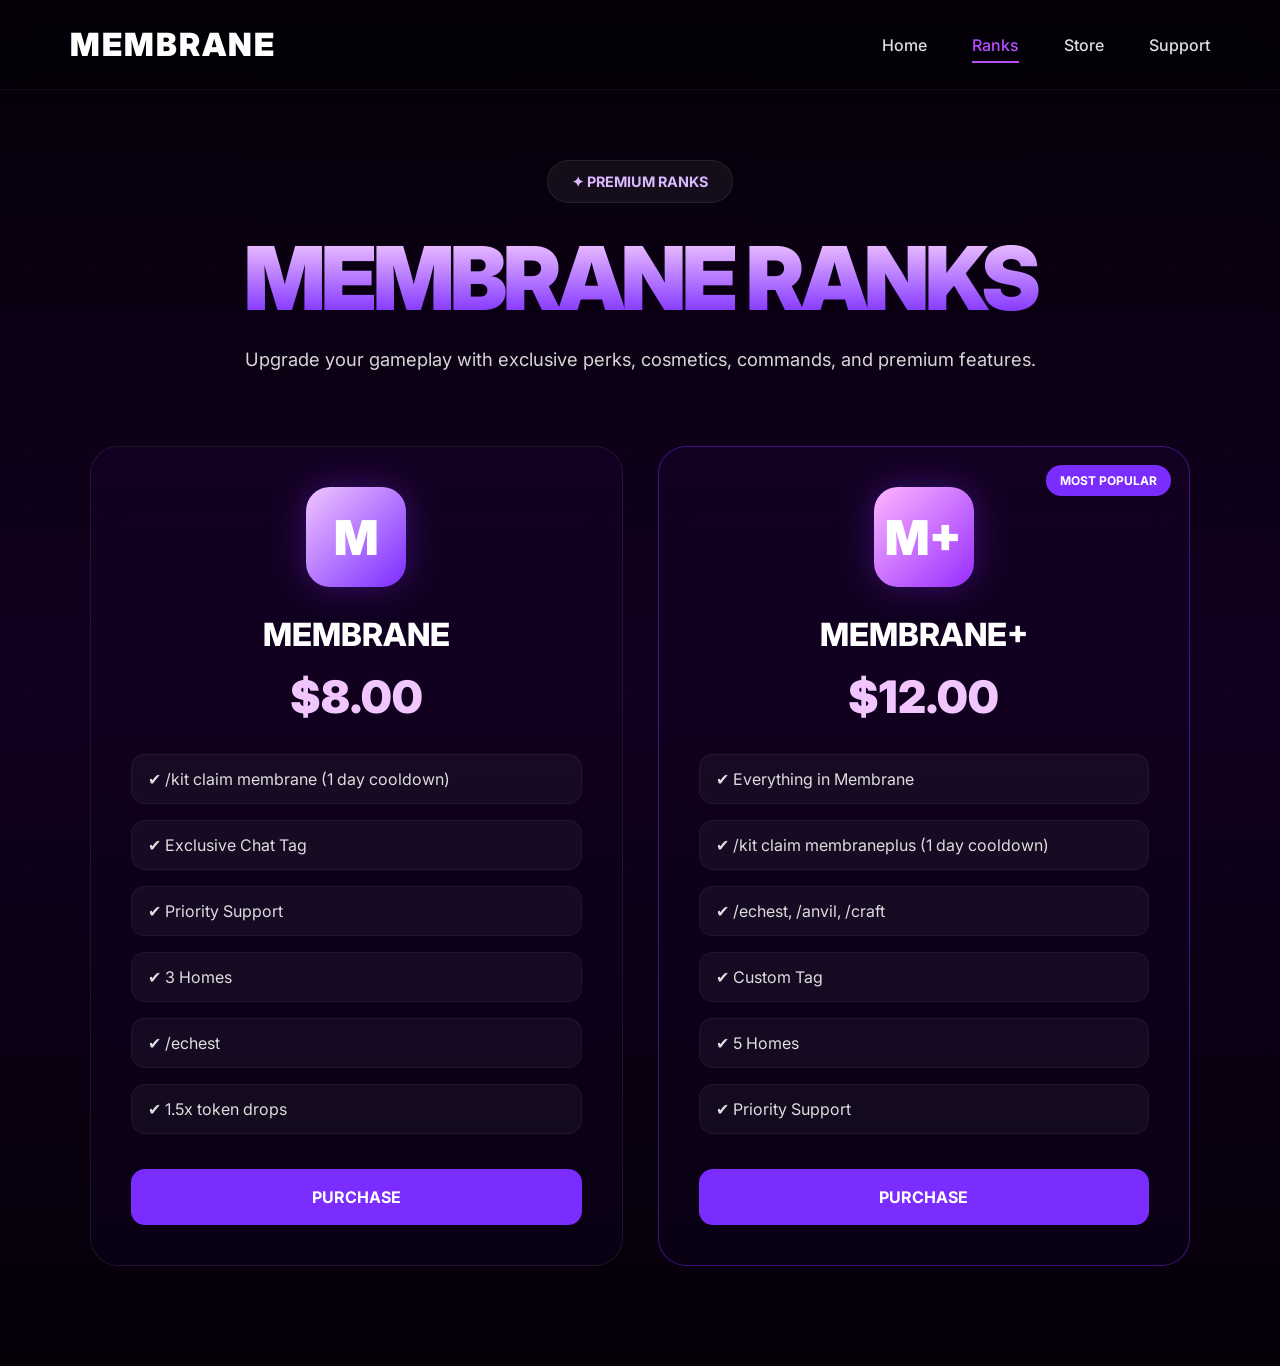
==== ranks.html @ e45e756f "Add files via upload" ====
<!DOCTYPE html>
<html lang="en">
<head>
  <meta charset="UTF-8">
  <meta name="viewport" content="width=device-width, initial-scale=1.0">

  <title>Membrane Ranks</title>

  <link rel="stylesheet" href="ranks.css">

  <link href="https://fonts.googleapis.com/css2?family=Inter:wght@400;500;600;700;800;900&display=swap" rel="stylesheet">
</head>
<body>

  <!-- PARTICLES -->

  <div class="particles"></div>

  <!-- NAVBAR -->

  <header>

    <div class="logo">
      MEMBRANE
    </div>

    <nav>

      <a href="index.html">Home</a>
      <a class="active" href="#">Ranks</a>
      <a href="store.html">Store</a>
      <a href="support.html">Support</a>

    </nav>

  </header>

  <!-- MAIN -->

  <section class="ranks-page">

    <div class="title">

      <div class="badge">
        ✦ PREMIUM RANKS
      </div>

      <h1>
        MEMBRANE RANKS
      </h1>

      <p>
        Upgrade your gameplay with exclusive perks,
        cosmetics, commands, and premium features.
      </p>

    </div>

    <!-- RANKS -->

    <div class="ranks-grid">

      <!-- MEMBRANE -->

      <div class="rank-card">

        <div class="rank-icon">
          M
        </div>

        <h2>MEMBRANE</h2>

        <div class="price">
          $8.00
        </div>

        <ul>

          <li>✔ /kit claim membrane (1 day cooldown)</li>
          <li>✔ Exclusive Chat Tag</li>
          <li>✔ Priority Support</li>
          <li>✔ 3 Homes</li>
          <li>✔ /echest</li>
          <li>✔ 1.5x token drops</li>

        </ul>

        <a href="https://membrane-mc-webshop.tebex.io/category/3319509" target="_blank">

          <button>
            PURCHASE
          </button>

        </a>

      </div>

      <!-- MEMBRANE+ -->

      <div class="rank-card featured">

        <div class="featured-tag">
          MOST POPULAR
        </div>

        <div class="rank-icon plus">
          M+
        </div>

        <h2>MEMBRANE+</h2>

        <div class="price">
          $12.00
        </div>

        <ul>

          <li>✔ Everything in Membrane</li>
          <li>✔ /kit claim membraneplus (1 day cooldown)</li>
          <li>✔ /echest, /anvil, /craft</li>
          <li>✔ Custom Tag</li>
          <li>✔ 5 Homes</li>
          <li>✔ Priority Support</li>

        </ul>

        <a href="https://membrane-mc-webshop.tebex.io/category/3319509" target="_blank">

          <button>
            PURCHASE
          </button>

        </a>

      </div>

    </div>

  </section>

</body>
</html>
---- ranks.css ----
/* ranks.css */

*{
    margin:0;
    padding:0;
    box-sizing:border-box;
    font-family:'Inter',sans-serif;
}

body{

    background:
    linear-gradient(to bottom,
    #050008,
    #12001f,
    #050008);

    min-height:100vh;

    overflow-x:hidden;

    color:white;

    position:relative;
}

/* PARTICLES */

.particles{

    position:fixed;
    inset:0;

    background:
    radial-gradient(circle,rgba(255,255,255,0.12) 1px,transparent 1px);

    background-size:60px 60px;

    opacity:0.08;

    animation:moveParticles 40s linear infinite;

    z-index:0;
}

/* NAVBAR */

header{

    position:relative;
    z-index:5;

    width:100%;
    height:90px;

    padding:0 70px;

    display:flex;
    justify-content:space-between;
    align-items:center;

    background:rgba(0,0,0,0.18);

    border-bottom:1px solid rgba(255,255,255,0.05);

    backdrop-filter:blur(12px);
}

/* LOGO */

.logo{

    font-size:2rem;
    font-weight:900;

    letter-spacing:2px;
}

/* NAV */

nav{

    display:flex;
    gap:45px;
}

nav a{

    color:#ddd;

    text-decoration:none;

    font-size:1rem;
    font-weight:500;

    transition:0.3s;

    position:relative;
}

nav a:hover,
nav .active{

    color:#b84dff;
}

nav a::after{

    content:'';

    position:absolute;

    left:0;
    bottom:-8px;

    width:0%;

    height:2px;

    background:#b84dff;

    transition:0.3s;
}

nav a:hover::after,
nav .active::after{

    width:100%;
}

/* MAIN */

.ranks-page{

    position:relative;
    z-index:2;

    padding:70px 30px 100px;
}

/* TITLE */

.title{

    text-align:center;

    max-width:900px;

    margin:auto;
}

.badge{

    display:inline-block;

    padding:12px 24px;

    border-radius:999px;

    background:rgba(255,255,255,0.05);

    border:1px solid rgba(255,255,255,0.08);

    color:#dcb8ff;

    font-size:0.9rem;
    font-weight:700;

    margin-bottom:35px;
}

.title h1{

    font-size:5.5rem;

    line-height:0.92;

    font-weight:900;

    letter-spacing:-4px;

    background:
    linear-gradient(to bottom,
    #f1c6ff,
    #7b2cff);

    -webkit-background-clip:text;
    -webkit-text-fill-color:transparent;
}

.title p{

    margin-top:24px;

    font-size:1.15rem;
    line-height:1.8;

    color:#d6d6d6;
}

/* GRID */

.ranks-grid{

    margin-top:70px;

    display:grid;
    grid-template-columns:repeat(auto-fit,minmax(340px,1fr));

    gap:35px;

    max-width:1100px;

    margin-left:auto;
    margin-right:auto;
}

/* CARD */

.rank-card{

    position:relative;

    padding:40px;

    border-radius:28px;

    background:
    linear-gradient(to bottom,
    rgba(20,0,35,0.92),
    rgba(10,0,20,0.96));

    border:1px solid rgba(255,255,255,0.08);

    text-align:center;

    backdrop-filter:blur(14px);

    transition:0.35s;
}

.rank-card:hover{

    transform:translateY(-8px);

    box-shadow:
    0 0 35px rgba(123,44,255,0.2);
}

/* FEATURED */

.featured{

    border-color:rgba(123,44,255,0.45);
}

.featured-tag{

    position:absolute;

    top:18px;
    right:18px;

    padding:8px 14px;

    border-radius:999px;

    background:#7b2cff;

    font-size:0.75rem;
    font-weight:700;
}

/* ICON */

.rank-icon{

    width:100px;
    height:100px;

    margin:auto;

    border-radius:24px;

    background:
    linear-gradient(to bottom right,
    #f1c6ff,
    #7b2cff);

    display:flex;
    justify-content:center;
    align-items:center;

    font-size:3rem;
    font-weight:900;

    box-shadow:
    0 0 35px rgba(123,44,255,0.35);
}

.plus{

    background:
    linear-gradient(to bottom right,
    #ffb6ff,
    #962dff);
}

/* TITLE */

.rank-card h2{

    margin-top:28px;

    font-size:2rem;
    font-weight:800;
}

/* PRICE */

.price{

    margin-top:16px;

    font-size:2.8rem;
    font-weight:900;

    color:#f1c6ff;
}

/* LIST */

.rank-card ul{

    list-style:none;

    margin-top:30px;

    display:flex;
    flex-direction:column;
    gap:16px;

    text-align:left;
}

.rank-card li{

    padding:14px 16px;

    border-radius:14px;

    background:rgba(255,255,255,0.04);

    border:1px solid rgba(255,255,255,0.05);

    color:#ddd;
}

/* BUTTON */

.rank-card a{

    text-decoration:none;
}

.rank-card button{

    width:100%;

    height:56px;

    margin-top:35px;

    border:none;
    border-radius:14px;

    background:#7b2cff;

    color:white;

    font-size:1rem;
    font-weight:700;

    cursor:pointer;

    transition:0.3s;
}

.rank-card button:hover{

    background:#9c4dff;

    transform:translateY(-4px);

    box-shadow:
    0 0 30px rgba(123,44,255,0.4);
}

/* ANIMATIONS */

@keyframes moveParticles{

    from{
        transform:translate(0,0);
    }

    to{
        transform:translate(-400px,-400px);
    }
}

/* MOBILE */

@media(max-width:900px){

    header{

        padding:0 25px;
    }

    nav{

        display:none;
    }

    .title h1{

        font-size:3.8rem;
    }

}
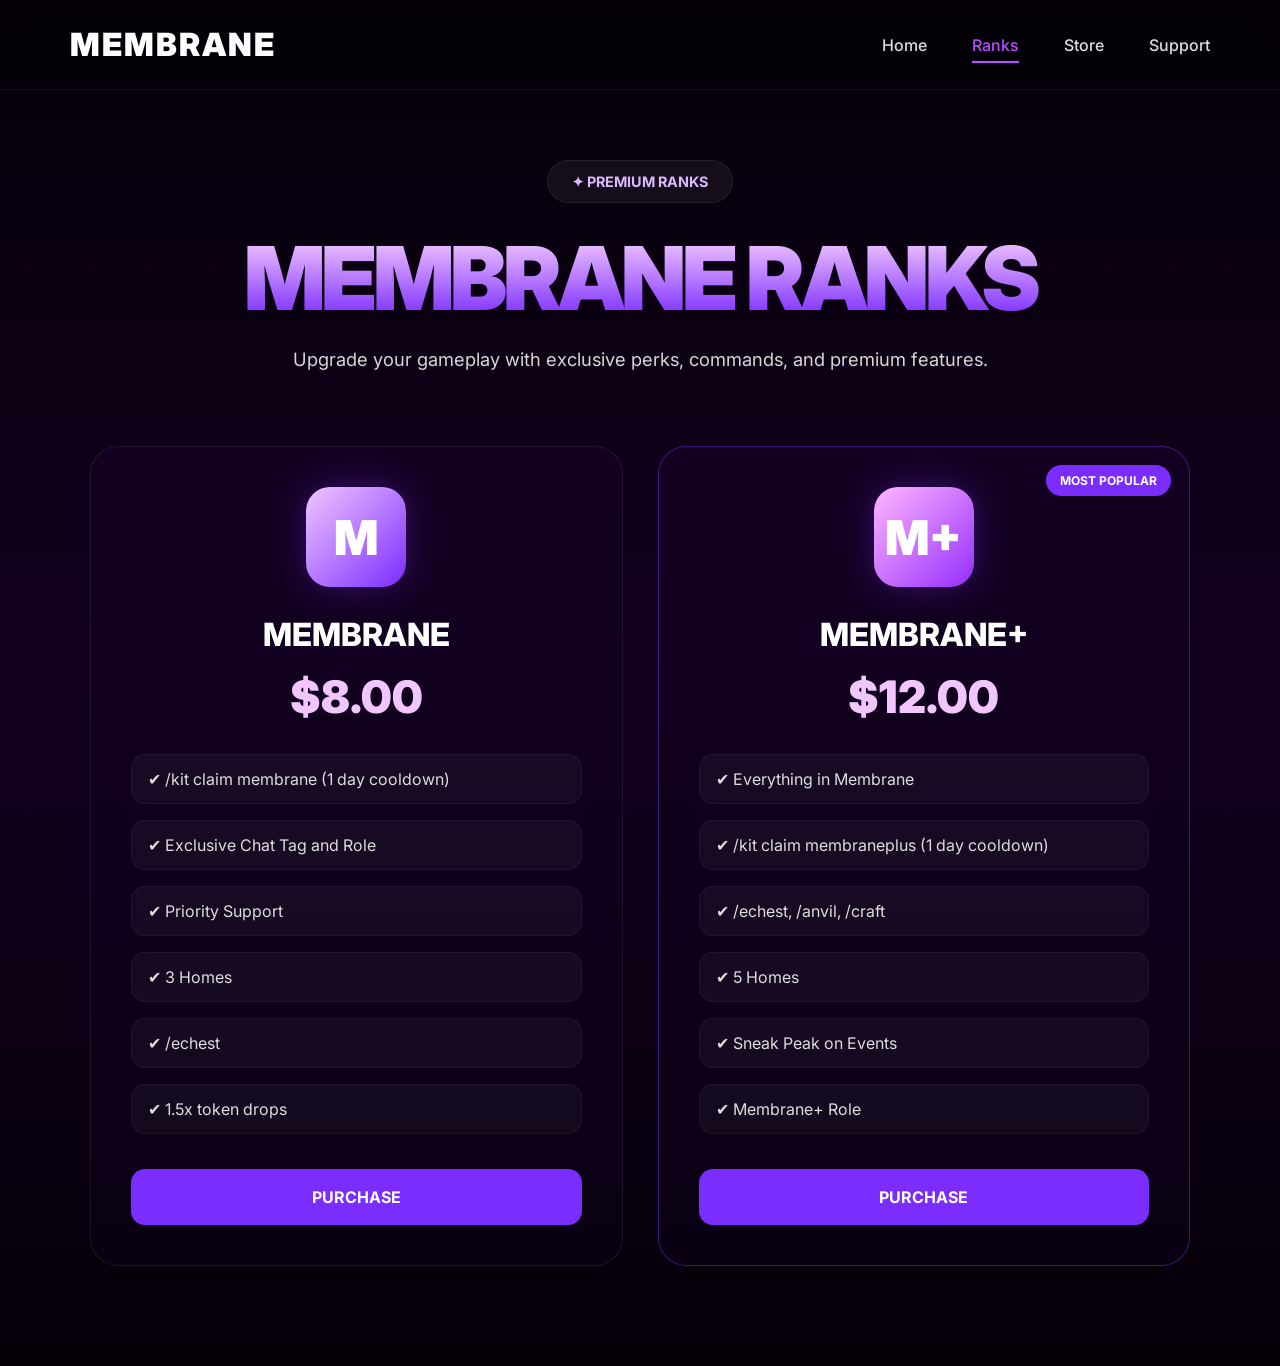
==== commit 53af5c7c: "Update ranks.html" ====
--- a/ranks.html
+++ b/ranks.html
@@ -50,8 +50,8 @@
       </h1>
 
       <p>
-        Upgrade your gameplay with exclusive perks,
-        cosmetics, commands, and premium features.
+        Upgrade your gameplay with exclusive perks, 
+        commands, and premium features.
       </p>
 
     </div>
@@ -77,7 +77,7 @@
         <ul>
 
           <li>✔ /kit claim membrane (1 day cooldown)</li>
-          <li>✔ Exclusive Chat Tag</li>
+          <li>✔ Exclusive Chat Tag and Role</li>
           <li>✔ Priority Support</li>
           <li>✔ 3 Homes</li>
           <li>✔ /echest</li>
@@ -118,9 +118,9 @@
           <li>✔ Everything in Membrane</li>
           <li>✔ /kit claim membraneplus (1 day cooldown)</li>
           <li>✔ /echest, /anvil, /craft</li>
-          <li>✔ Custom Tag</li>
           <li>✔ 5 Homes</li>
-          <li>✔ Priority Support</li>
+          <li>✔ Sneak Peak on Events</li>
+          <li>✔ Membrane+ Role</li>
 
         </ul>
 
@@ -139,4 +139,4 @@
   </section>
 
 </body>
-</html>+</html>
--- a/ranks.css
+++ b/ranks.css
@@ -51,9 +51,9 @@
     z-index:5;
 
     width:100%;
-    height:90px;
-
-    padding:0 70px;
+    min-height:90px;
+
+    padding:20px 70px;
 
     display:flex;
     justify-content:space-between;
@@ -82,6 +82,10 @@
 
     display:flex;
     gap:45px;
+
+    align-items:center;
+
+    flex-wrap:wrap;
 }
 
 nav a{
@@ -205,7 +209,8 @@
     margin-top:70px;
 
     display:grid;
-    grid-template-columns:repeat(auto-fit,minmax(340px,1fr));
+
+    grid-template-columns:repeat(auto-fit,minmax(320px,1fr));
 
     gap:35px;
 
@@ -409,23 +414,170 @@
     }
 }
 
+/* TABLET */
+
+@media(max-width:1024px){
+
+    .title h1{
+
+        font-size:4.5rem;
+    }
+
+    .ranks-grid{
+
+        gap:25px;
+    }
+
+}
+
 /* MOBILE */
 
-@media(max-width:900px){
+@media(max-width:768px){
 
     header{
 
-        padding:0 25px;
+        padding:20px;
+
+        flex-direction:column;
+
+        gap:18px;
+
+        justify-content:center;
+    }
+
+    .logo{
+
+        font-size:1.5rem;
     }
 
     nav{
 
-        display:none;
+        gap:18px;
+
+        flex-wrap:wrap;
+
+        justify-content:center;
+    }
+
+    nav a{
+
+        font-size:0.85rem;
+    }
+
+    .ranks-page{
+
+        padding:60px 20px 80px;
+    }
+
+    .badge{
+
+        font-size:0.75rem;
+
+        padding:10px 18px;
     }
 
     .title h1{
 
-        font-size:3.8rem;
-    }
-
-}+        font-size:3rem;
+
+        letter-spacing:-2px;
+    }
+
+    .title p{
+
+        font-size:1rem;
+
+        line-height:1.7;
+
+        padding:0 10px;
+    }
+
+    .ranks-grid{
+
+        grid-template-columns:1fr;
+
+        gap:24px;
+    }
+
+    .rank-card{
+
+        padding:30px 24px;
+    }
+
+    .rank-icon{
+
+        width:80px;
+        height:80px;
+
+        font-size:2.3rem;
+    }
+
+    .rank-card h2{
+
+        font-size:1.7rem;
+    }
+
+    .price{
+
+        font-size:2.2rem;
+    }
+
+    .rank-card li{
+
+        font-size:0.95rem;
+
+        padding:12px 14px;
+    }
+
+    .rank-card button{
+
+        height:52px;
+
+        font-size:0.95rem;
+    }
+
+}
+
+/* EXTRA SMALL DEVICES */
+
+@media(max-width:480px){
+
+    .title h1{
+
+        font-size:2.3rem;
+    }
+
+    .title p{
+
+        font-size:0.95rem;
+    }
+
+    .rank-card{
+
+        padding:24px 18px;
+    }
+
+    .rank-card h2{
+
+        font-size:1.5rem;
+    }
+
+    .price{
+
+        font-size:1.9rem;
+    }
+
+    nav{
+
+        gap:14px;
+    }
+
+    nav a{
+
+        font-size:0.8rem;
+    }
+
+}
+*{
+    -webkit-tap-highlight-color: transparent;
+}
